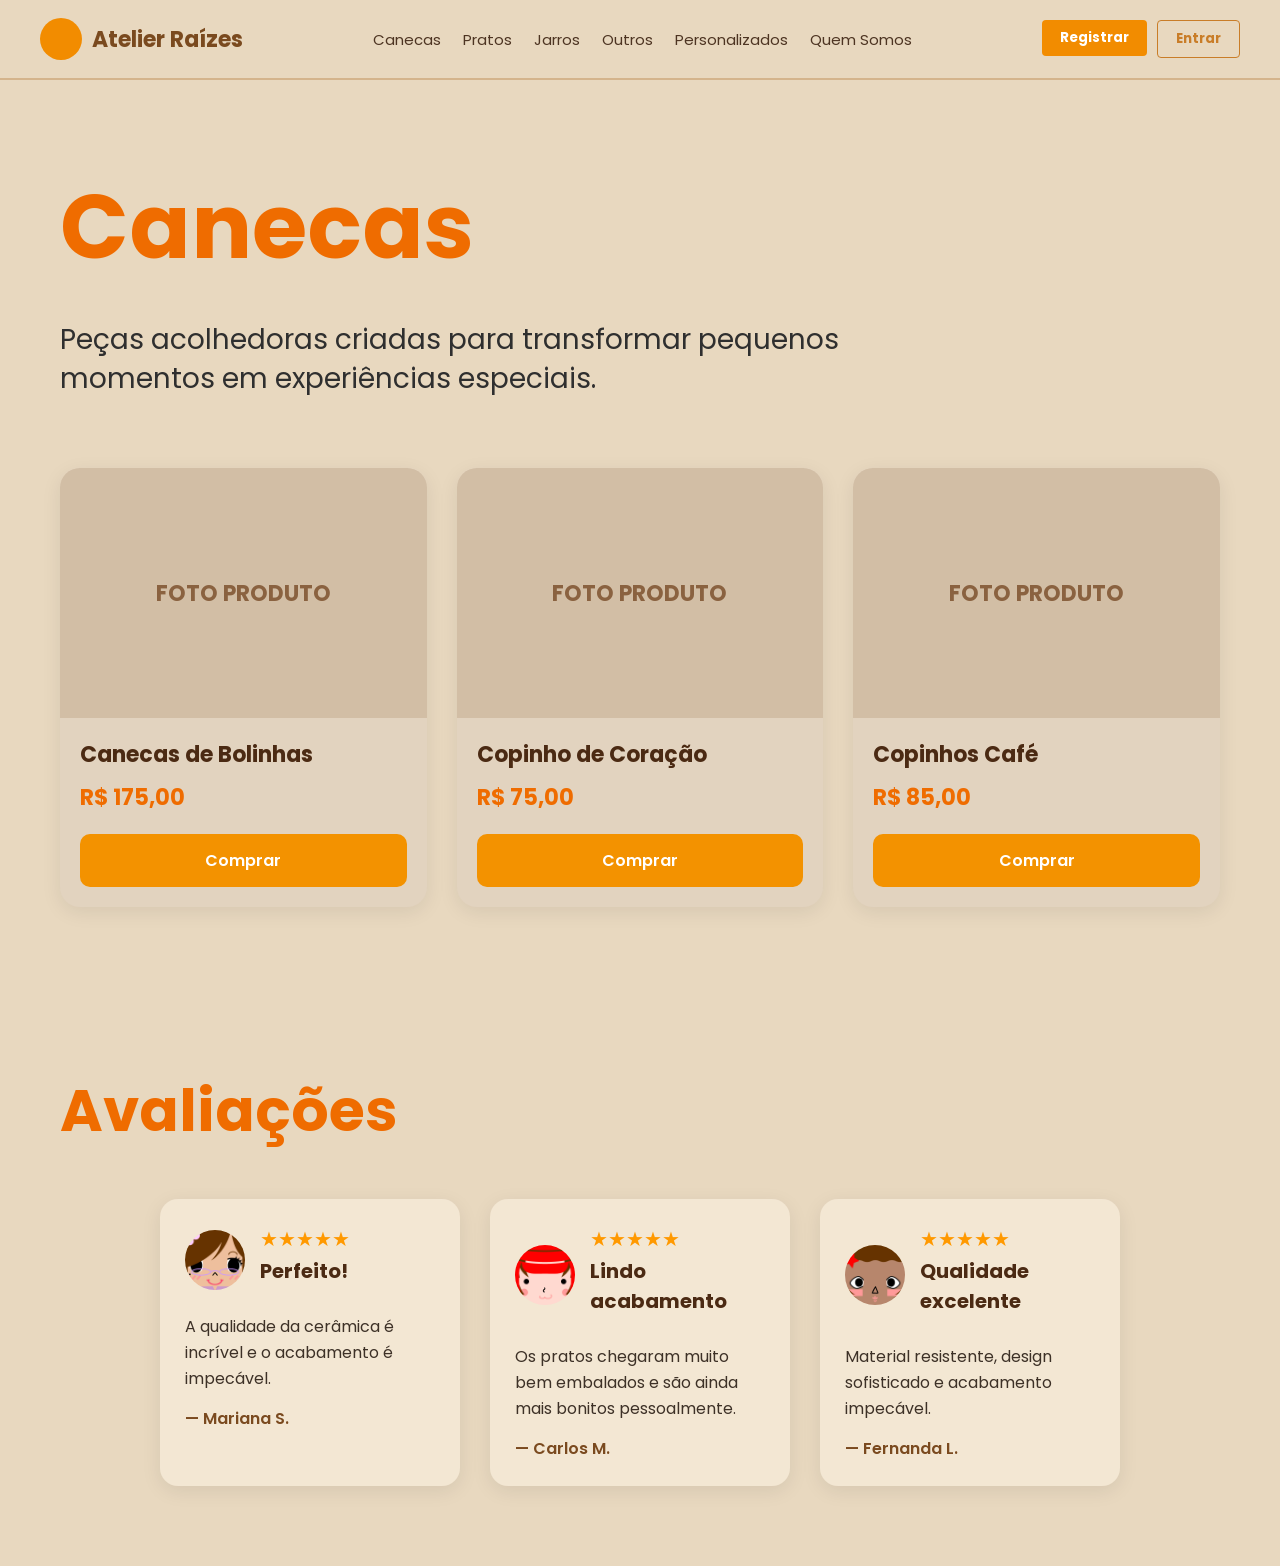
==== canecas.html @ 3682a794 "Segundo Commit" ====
<!DOCTYPE html>
<html lang="pt-BR">

<head>
    <meta charset="UTF-8">
    <meta name="viewport" content="width=device-width, initial-scale=1.0">

    <title>Canecas | Atelier Raízes</title>

    <link rel="stylesheet" href="style.css">

    <link rel="preconnect" href="https://fonts.googleapis.com">
    <link rel="preconnect" href="https://fonts.gstatic.com" crossorigin>

    <link href="https://fonts.googleapis.com/css2?family=Poppins:wght@300;400;500;600;700&display=swap"
        rel="stylesheet">
</head>

<body>
    <header>
        <div class="container header-content">

            <a href="index.html" class="logo">
                <div class="logo-circle"></div>
                <h1>Atelier Raízes</h1>
            </a>

            <!-- NAVBAR COM LINKS -->

            <nav>
                <a href="canecas.html">Canecas</a>
                <a href="pratos.html">Pratos</a>
                <a href="jarros.html">Jarros</a>
                <a href="#">Outros</a>
                <a href="#">Personalizados</a>
                <a href="index.html#quemSomos">Quem Somos</a>
            </nav>

            <div class="header-buttons">

                <a href="registro.html">
                    <button class="btn btn-primary">
                        Registrar
                    </button>
                </a>

                <a href="login.html">
                    <button class="btn btn-secondary">
                        Entrar
                    </button>
                </a>

            </div>

        </div>
    </header>

    <section class="category-page">

        <div class="container">

            <div class="category-header">

                <h1>Canecas</h1>

                <p>
                    Peças acolhedoras criadas para transformar pequenos momentos
                    em experiências especiais.
                </p>

            </div>

            <div class="products-grid">

                <div class="product-card">

                    <div class="product-image">
                        FOTO PRODUTO
                    </div>

                    <div class="product-content">

                        <h3>Canecas de Bolinhas</h3>

                        <span class="price">R$ 175,00</span>

                        <button>Comprar</button>

                    </div>

                </div>

                <div class="product-card">

                    <div class="product-image">
                        FOTO PRODUTO
                    </div>

                    <div class="product-content">

                        <h3>Copinho de Coração</h3>

                        <span class="price">R$ 75,00</span>

                        <button>Comprar</button>

                    </div>

                </div>

                <div class="product-card">

                    <div class="product-image">
                        FOTO PRODUTO
                    </div>

                    <div class="product-content">

                        <h3>Copinhos Café</h3>

                        <span class="price">R$ 85,00</span>

                        <button>Comprar</button>

                    </div>

                </div>

            </div>

        </div>

    </section>
    <!-- AVALIAÇÕES -->

    <section>

        <div class="container">

            <h2 class="section-title">Avaliações</h2>

            <div class="reviews-grid">

                <!-- REVIEW 1 -->

                <div class="review-box">

                    <div class="review-profile">

                        <div class="profile-placeholder">
                            <img src="images/pessoa1.png" alt="">
                        </div>

                        <div>

                            <div class="stars">
                                ★★★★★
                            </div>

                            <h3>Perfeito!</h3>

                        </div>

                    </div>

                    <p>
                        A qualidade da cerâmica é incrível e o acabamento é impecável.
                    </p>

                    <span class="review-user">
                        — Mariana S.
                    </span>

                </div>

                <!-- REVIEW 2 -->

                <div class="review-box">

                    <div class="review-profile">

                        <div class="profile-placeholder">
                            <img src="images/pessoa2.png" alt="">
                        </div>

                        <div>

                            <div class="stars">
                                ★★★★★
                            </div>

                            <h3>Lindo acabamento</h3>

                        </div>

                    </div>

                    <p>
                        Os pratos chegaram muito bem embalados e são ainda mais bonitos pessoalmente.
                    </p>

                    <span class="review-user">
                        — Carlos M.
                    </span>

                </div>

                <!-- REVIEW 3 -->

                <div class="review-box">

                    <div class="review-profile">

                        <div class="profile-placeholder">
                            <img src="images/pessoa3.png" alt="">
                        </div>

                        <div>

                            <div class="stars">
                                ★★★★★
                            </div>

                            <h3>Qualidade excelente</h3>

                        </div>

                    </div>

                    <p>
                        Material resistente, design sofisticado e acabamento impecável.
                    </p>

                    <span class="review-user">
                        — Fernanda L.
                    </span>

                </div>

            </div>

        </div>

    </section>

</body>

</html>
---- style.css ----
* {
    margin: 0;
    padding: 0;
    box-sizing: border-box;
    font-family: 'Poppins', sans-serif;
}

body {
    background: #1e1e1e;
    color: #2f2f2f;
}

a {
    text-decoration: none;
    color: inherit;
}

img {
    width: 100%;
    display: block;
}

.container {
    width: 100%;
    max-width: 1200px;
    margin: auto;
    padding: 0 20px;
}

/* ========================= */
/* HEADER */
/* ========================= */

header {
    background: #e8d8bf;
    border-bottom: 2px solid #d4b48c;

    position: sticky;
    top: 0;
    z-index: 999;
}

.header-content {
    display: flex;
    justify-content: space-between;
    align-items: center;

    padding: 18px 0;
}

.logo {
    display: flex;
    align-items: center;
    gap: 10px;
}

.logo-circle {
    width: 42px;
    height: 42px;

    border-radius: 50%;

    background: #f28c00;
}

.logo h1 {
    font-size: 22px;
    color: #7a4a1f;
}

/* NAV */

nav {
    display: flex;
    gap: 22px;
}

nav a {
    font-size: 15px;
    color: #4d3422;

    transition: .3s;
}

nav a:hover {
    color: #ef6c00;
}

/* BOTÕES */

.header-buttons {
    display: flex;
    gap: 10px;
}

.btn {
    padding: 8px 18px;

    border: none;
    border-radius: 4px;

    cursor: pointer;

    font-weight: bold;

    transition: .3s;
}

.btn:hover {
    transform: scale(1.05);
}

.btn-primary {
    background: #f28c00;
    color: white;
}

.btn-secondary {
    background: transparent;
    border: 1px solid #c97d28;
    color: #c97d28;
}

/* ========================= */
/* HERO */
/* ========================= */

.hero {
    background: #e8d8bf;
    padding: 70px 0;
}

.hero-content {
    display: grid;
    grid-template-columns: 1fr 1fr;
    gap: 50px;

    align-items: center;
}

.hero-text h2 {
    font-size: 70px;
    line-height: 1;

    color: #ef6c00;

    margin-bottom: 20px;
}

.hero-text p {
    font-size: 24px;
    line-height: 1.5;

    max-width: 550px;
}

.hero-image {
    height: 450px;

    background: #d9c2a5;

    border-radius: 20px;

    overflow: hidden;
}

/* ========================= */
/* PLACEHOLDER */
/* ========================= */

.placeholder {
    width: 100%;
    height: 100%;

    background: linear-gradient(45deg,
            #c9b094,
            #dbc8b0);

    display: flex;
    align-items: center;
    justify-content: center;

    color: #7b5b43;
    font-size: 22px;
    font-weight: 700;
}

/* ========================= */
/* SECTIONS */
/* ========================= */

section {
    background: #e8d8bf;
    padding: 80px 0;
}

.section-title {
    font-size: 58px;
    color: #ef6c00;

    margin-bottom: 45px;
}

/* ========================= */
/* PRODUTOS HOME */
/* ========================= */

.products-grid {
    display: grid;
    grid-template-columns: repeat(auto-fit, minmax(300px, 1fr));
    gap: 30px;
}

.card {
    background: #f3e7d3;

    border-radius: 18px;

    overflow: hidden;

    box-shadow: 0 5px 20px rgba(0, 0, 0, .08);

    transition: .3s;
}

.card:hover {
    transform: translateY(-5px);
}

.card-image {
    height: 260px;
    background: #ccb293;
}

.card-content {
    padding: 20px;
}

.card-content h3 {
    color: #5a3417;

    margin-bottom: 12px;

    font-size: 24px;
}

.price {
    display: block;

    color: #ef6c00;

    font-size: 24px;
    font-weight: 700;

    margin-bottom: 18px;
}

.buy-btn {
    width: 100%;

    border: none;

    background: #f39200;
    color: white;

    padding: 14px;

    border-radius: 10px;

    font-size: 16px;
    font-weight: 600;

    cursor: pointer;
}

/* ========================= */
/* REVIEWS HOME */
/* ========================= */

.reviews {
    display: grid;
    grid-template-columns: repeat(auto-fit, minmax(250px, 1fr));
    gap: 25px;
}

.review-card {
    background: white;

    padding: 25px;

    border-radius: 14px;

    box-shadow: 0 4px 10px rgba(0, 0, 0, .05);
}

.stars {
    color: #ff9900;

    margin-bottom: 15px;

    font-size: 20px;
}

.review-card h4 {
    margin-bottom: 10px;
}

.review-user {
    margin-top: 15px;

    font-weight: bold;

    color: #7a4a1f;
}

/* ========================= */
/* ABOUT */
/* ========================= */

.about {
    display: grid;
    grid-template-columns: 300px 1fr;
    gap: 40px;

    align-items: center;
}

.about-image {
    width: 100%;
    height: 320px;

    border-radius: 20px;

    overflow: hidden;

    background: #ccb293;
}

.about-text p {
    font-size: 18px;
    line-height: 1.8;
}

/* ========================= */
/* FOOTER */
/* ========================= */

footer {
    background: #3a2b20;
    color: white;

    text-align: center;

    padding: 25px;
}

/* ======================================== */
/* PÁGINAS PRATOS / JARROS / CANECAS */
/* ======================================== */

.category-page {
    background: #e8d8bf;
    min-height: 100vh;

    padding: 80px 0;
}

/* TEXTO */

.category-header {
    margin-bottom: 70px;
}

.category-header h1 {
    font-size: 90px;
    color: #ef6c00;

    font-weight: 700;

    margin-bottom: 25px;
}

.category-header p {
    font-size: 28px;
    line-height: 1.4;

    color: #2f2f2f;

    max-width: 850px;
}

/* PRODUTOS */

.product-card {
    background: #e2d3bf;

    border-radius: 20px;

    overflow: hidden;

    box-shadow: 0 5px 20px rgba(0, 0, 0, .08);
}

.product-image {
    height: 250px;

    background: #d2bea5;

    display: flex;
    align-items: center;
    justify-content: center;

    color: #8a6240;
    font-size: 22px;
    font-weight: 700;
}

.product-content {
    padding: 20px;
}

.product-content h3 {
    font-size: 22px;

    color: #4b2a13;

    margin-bottom: 10px;
}

.product-content .price {
    color: #ef6c00;

    font-size: 22px;
    font-weight: 700;

    margin-bottom: 20px;
}

.product-content button {
    width: 100%;

    border: none;

    background: #f39200;
    color: white;

    padding: 14px;

    border-radius: 10px;

    font-size: 16px;
    font-weight: 600;

    cursor: pointer;
}

/* ======================================== */
/* AVALIAÇÕES DAS PÁGINAS */
/* ======================================== */

.reviews-grid {
    width: 100%;

    display: flex;

    justify-content: center;

    align-items: stretch;

    flex-wrap: wrap;

    gap: 30px;

    margin-top: 40px;
}

/* CAIXA */

.review-box {
    width: 300px;

    background: #f3e7d3;

    padding: 25px;

    border-radius: 18px;

    box-shadow: 0 5px 20px rgba(0, 0, 0, .08);

    transition: .3s;
}

.review-box:hover {
    transform: translateY(-5px);
}

/* PERFIL */

.review-profile {
    display: flex;

    align-items: center;

    gap: 15px;

    margin-bottom: 18px;
}

/* FOTO */

.profile-placeholder {
    width: 60px;
    height: 60px;

    border-radius: 50%;

    background: #d2bea5;

    display: flex;

    align-items: center;
    justify-content: center;

    color: #7a5b42;

    font-size: 12px;
    font-weight: bold;

    flex-shrink: 0;

    overflow: hidden;
}

/* ESTRELAS */

.review-box .stars {
    color: #ff9900;

    font-size: 20px;

    margin-bottom: 2px;
}

/* TÍTULO */

.review-box h3 {
    color: #4b2a13;

    font-size: 20px;

    margin-bottom: 10px;
}

/* TEXTO */

.review-box p {
    line-height: 1.6;

    margin-bottom: 15px;

    color: #3d3127;
}

/* USUÁRIO */

.review-user {
    color: #7a4a1f;

    font-weight: 600;
}

/* ========================= */
/* RESPONSIVO */
/* ========================= */

@media(max-width:900px) {

    .hero-content,
    .about {
        grid-template-columns: 1fr;
    }

    .hero-text h2 {
        font-size: 50px;
    }

    .category-header h1 {
        font-size: 60px;
    }

    .category-header p {
        font-size: 20px;
    }

    nav {
        display: none;
    }
}

@media(max-width:768px) {

    .products-grid {
        grid-template-columns: 1fr;
    }

    .section-title {
        font-size: 42px;
    }

    .reviews-grid {
        grid-template-columns: 1fr;
    }
}

/* EFEITO HOVER NOS PRODUTOS */

.product-card {
    transition: .3s;
}

.product-card:hover {
    transform: translateY(-5px);
    cursor: pointer;
}

/* ======================================== */
/* LOGIN E REGISTRO */
/* ======================================== */

.auth-page {
    min-height: 100vh;

    background: #e8d8bf;

    display: flex;

    align-items: center;
    justify-content: center;

    padding: 40px 20px;
}

.auth-box {
    width: 100%;
    max-width: 450px;

    background: #f3e7d3;

    padding: 45px;

    border-radius: 24px;

    box-shadow: 0 10px 30px rgba(0, 0, 0, .08);
}

.auth-logo {
    display: flex;

    justify-content: center;

    margin-bottom: 35px;
}

.auth-box h2 {
    font-size: 42px;

    color: #ef6c00;

    margin-bottom: 10px;

    text-align: center;
}

.auth-subtitle {
    text-align: center;

    font-size: 17px;

    color: #5f5145;

    margin-bottom: 35px;
}

.auth-form {
    display: flex;

    flex-direction: column;

    gap: 20px;
}

.input-group {
    display: flex;

    flex-direction: column;

    gap: 8px;
}

.input-group label {
    color: #5a3417;

    font-weight: 600;
}

.input-group input {
    padding: 14px 16px;

    border: none;

    border-radius: 10px;

    background: white;

    font-size: 15px;

    outline: none;

    border: 2px solid transparent;

    transition: .3s;
}

.input-group input:focus {
    border-color: #ef6c00;
}

.auth-btn {
    border: none;

    background: #f39200;

    color: white;

    padding: 15px;

    border-radius: 12px;

    font-size: 16px;

    font-weight: 600;

    cursor: pointer;

    margin-top: 10px;

    transition: .3s;
}

.auth-btn:hover {
    transform: translateY(-3px);
}

.auth-switch {
    text-align: center;

    margin-top: 25px;

    color: #5f5145;
}

.auth-switch a {
    color: #ef6c00;

    font-weight: 600;
}
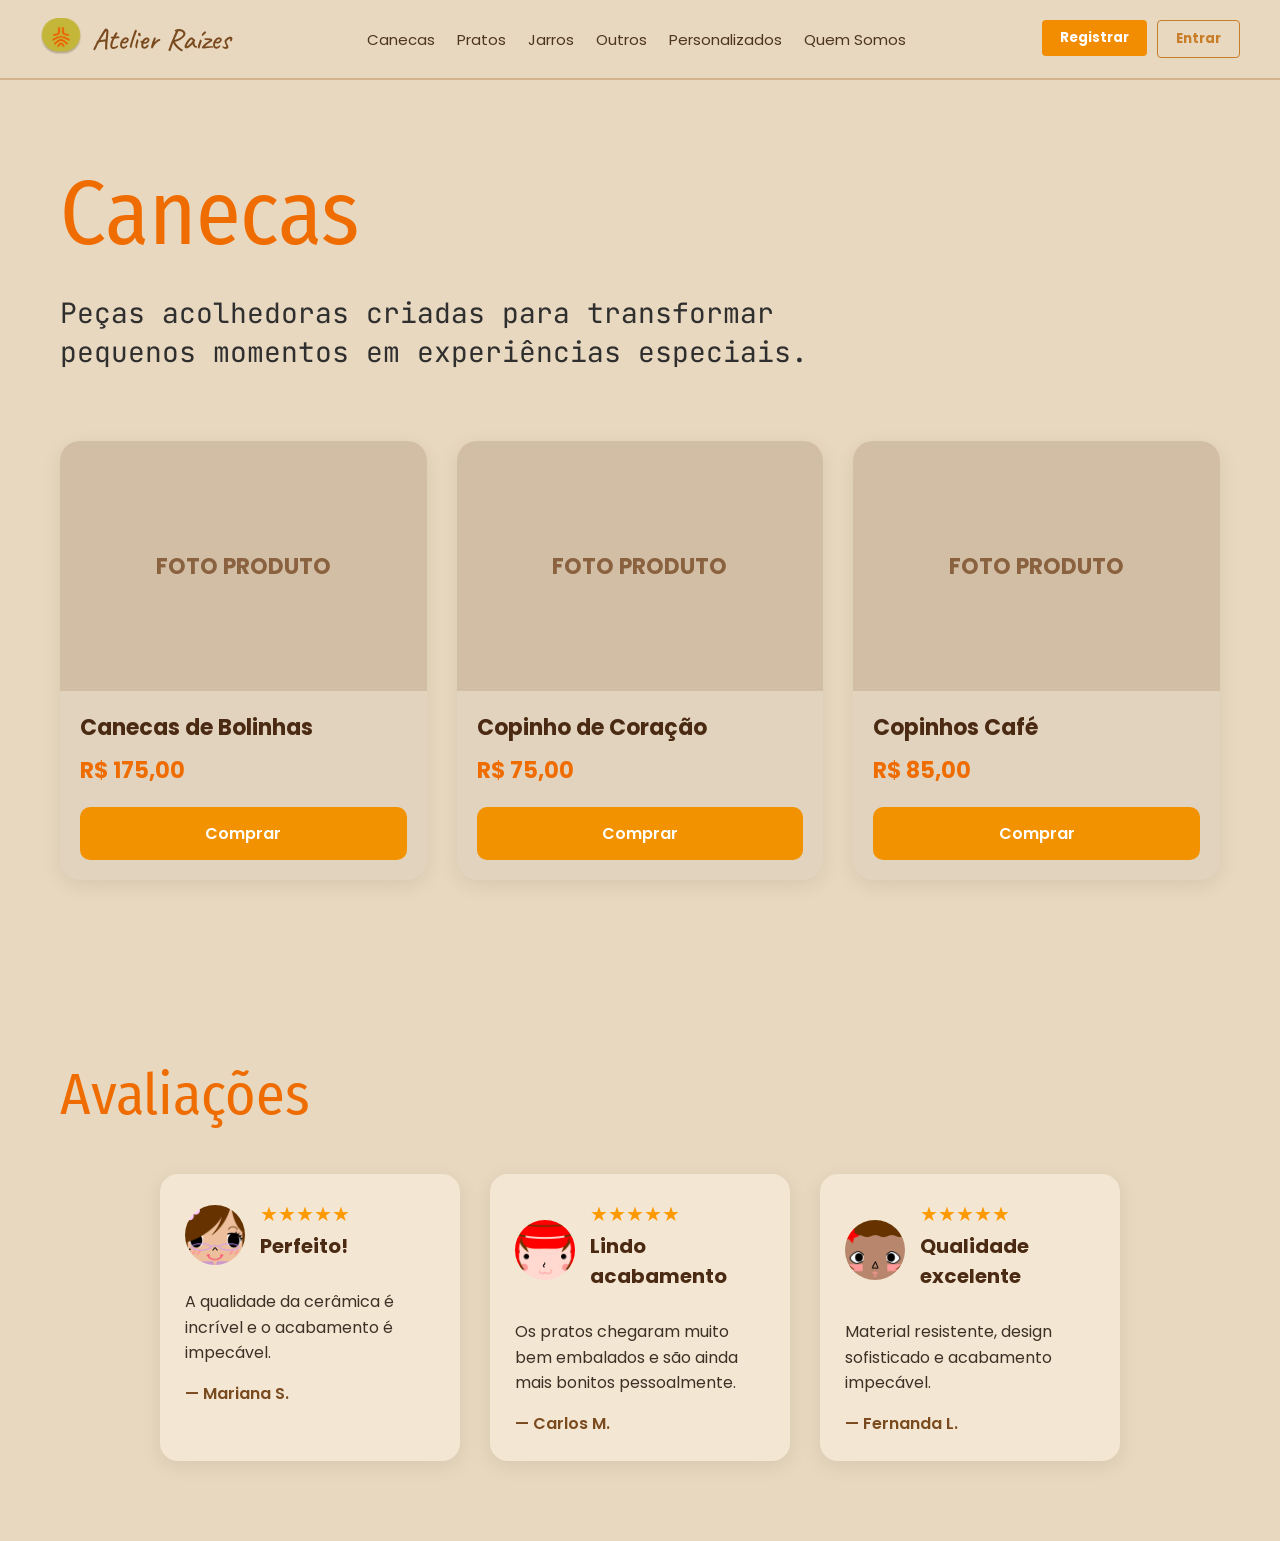
==== commit f1a306e9: "Terceiro Commit" ====
--- a/canecas.html
+++ b/canecas.html
@@ -8,11 +8,21 @@
     <title>Canecas | Atelier Raízes</title>
 
     <link rel="stylesheet" href="style.css">
-
-    <link rel="preconnect" href="https://fonts.googleapis.com">
-    <link rel="preconnect" href="https://fonts.gstatic.com" crossorigin>
-
+    <link rel="icon" type="image/png" href="images/logo.png">
+    <link rel="preconnect" href="https://fonts.googleapis.com">
+    <link rel="preconnect" href="https://fonts.gstatic.com" crossorigin>
+    <link rel="preconnect" href="https://fonts.googleapis.com">
+    <link rel="preconnect" href="https://fonts.gstatic.com" crossorigin>
+    <link href="https://fonts.googleapis.com/css2?family=Caveat:wght@400..700&display=swap" rel="stylesheet">
     <link href="https://fonts.googleapis.com/css2?family=Poppins:wght@300;400;500;600;700&display=swap"
+        rel="stylesheet">
+    <link rel="preconnect" href="https://fonts.googleapis.com">
+    <link rel="preconnect" href="https://fonts.gstatic.com" crossorigin>
+    <link href="https://fonts.googleapis.com/css2?family=Fira+Sans+Condensed:wght@400;500;600&display=swap"
+        rel="stylesheet">
+    <link rel="preconnect" href="https://fonts.googleapis.com">
+    <link rel="preconnect" href="https://fonts.gstatic.com" crossorigin>
+    <link href="https://fonts.googleapis.com/css2?family=JetBrains+Mono:ital,wght@0,100..800;1,100..800&display=swap"
         rel="stylesheet">
 </head>
 
@@ -21,7 +31,7 @@
         <div class="container header-content">
 
             <a href="index.html" class="logo">
-                <div class="logo-circle"></div>
+                <div class="logo-circle"><img src="images/logo.png" alt="Logo"></div>
                 <h1>Atelier Raízes</h1>
             </a>
 
--- a/style.css
+++ b/style.css
@@ -59,12 +59,14 @@
     height: 42px;
 
     border-radius: 50%;
-
-    background: #f28c00;
 }
 
 .logo h1 {
-    font-size: 22px;
+    font-family: 'Caveat', cursive;
+    font-size: 32px;
+    font-weight: 500;
+
+    font-size: 30px;
     color: #7a4a1f;
 }
 
@@ -139,6 +141,9 @@
 }
 
 .hero-text h2 {
+    font-family: 'Fira Sans Condensed', sans-serif;
+    color: #e67e00;
+    font-weight: 400;
     font-size: 70px;
     line-height: 1;
 
@@ -148,6 +153,10 @@
 }
 
 .hero-text p {
+    font-family: 'JetBrains Mono', monospace;
+    font-size: 18px;
+    /* Ajuste para o tamanho desejado */
+    font-weight: 400;
     font-size: 24px;
     line-height: 1.5;
 
@@ -195,6 +204,9 @@
 }
 
 .section-title {
+    font-family: 'Fira Sans Condensed', sans-serif;
+    /* Ajuste o tamanho conforme o seu layout */
+    font-weight: 400;
     font-size: 58px;
     color: #ef6c00;
 
@@ -337,7 +349,10 @@
 }
 
 .about-text p {
+    font-family: 'JetBrains Mono', monospace;
     font-size: 18px;
+    /* Ajuste para o tamanho desejado */
+    font-weight: 400;
     line-height: 1.8;
 }
 
@@ -372,15 +387,19 @@
 }
 
 .category-header h1 {
+    font-family: 'Fira Sans Condensed', sans-serif;
+    /* Ajuste o tamanho conforme o seu layout */
+    font-weight: 400;
     font-size: 90px;
     color: #ef6c00;
-
-    font-weight: 700;
-
     margin-bottom: 25px;
 }
 
 .category-header p {
+    font-family: 'JetBrains Mono', monospace;
+
+    font-weight: 400;
+    line-height: 1.5;
     font-size: 28px;
     line-height: 1.4;
 
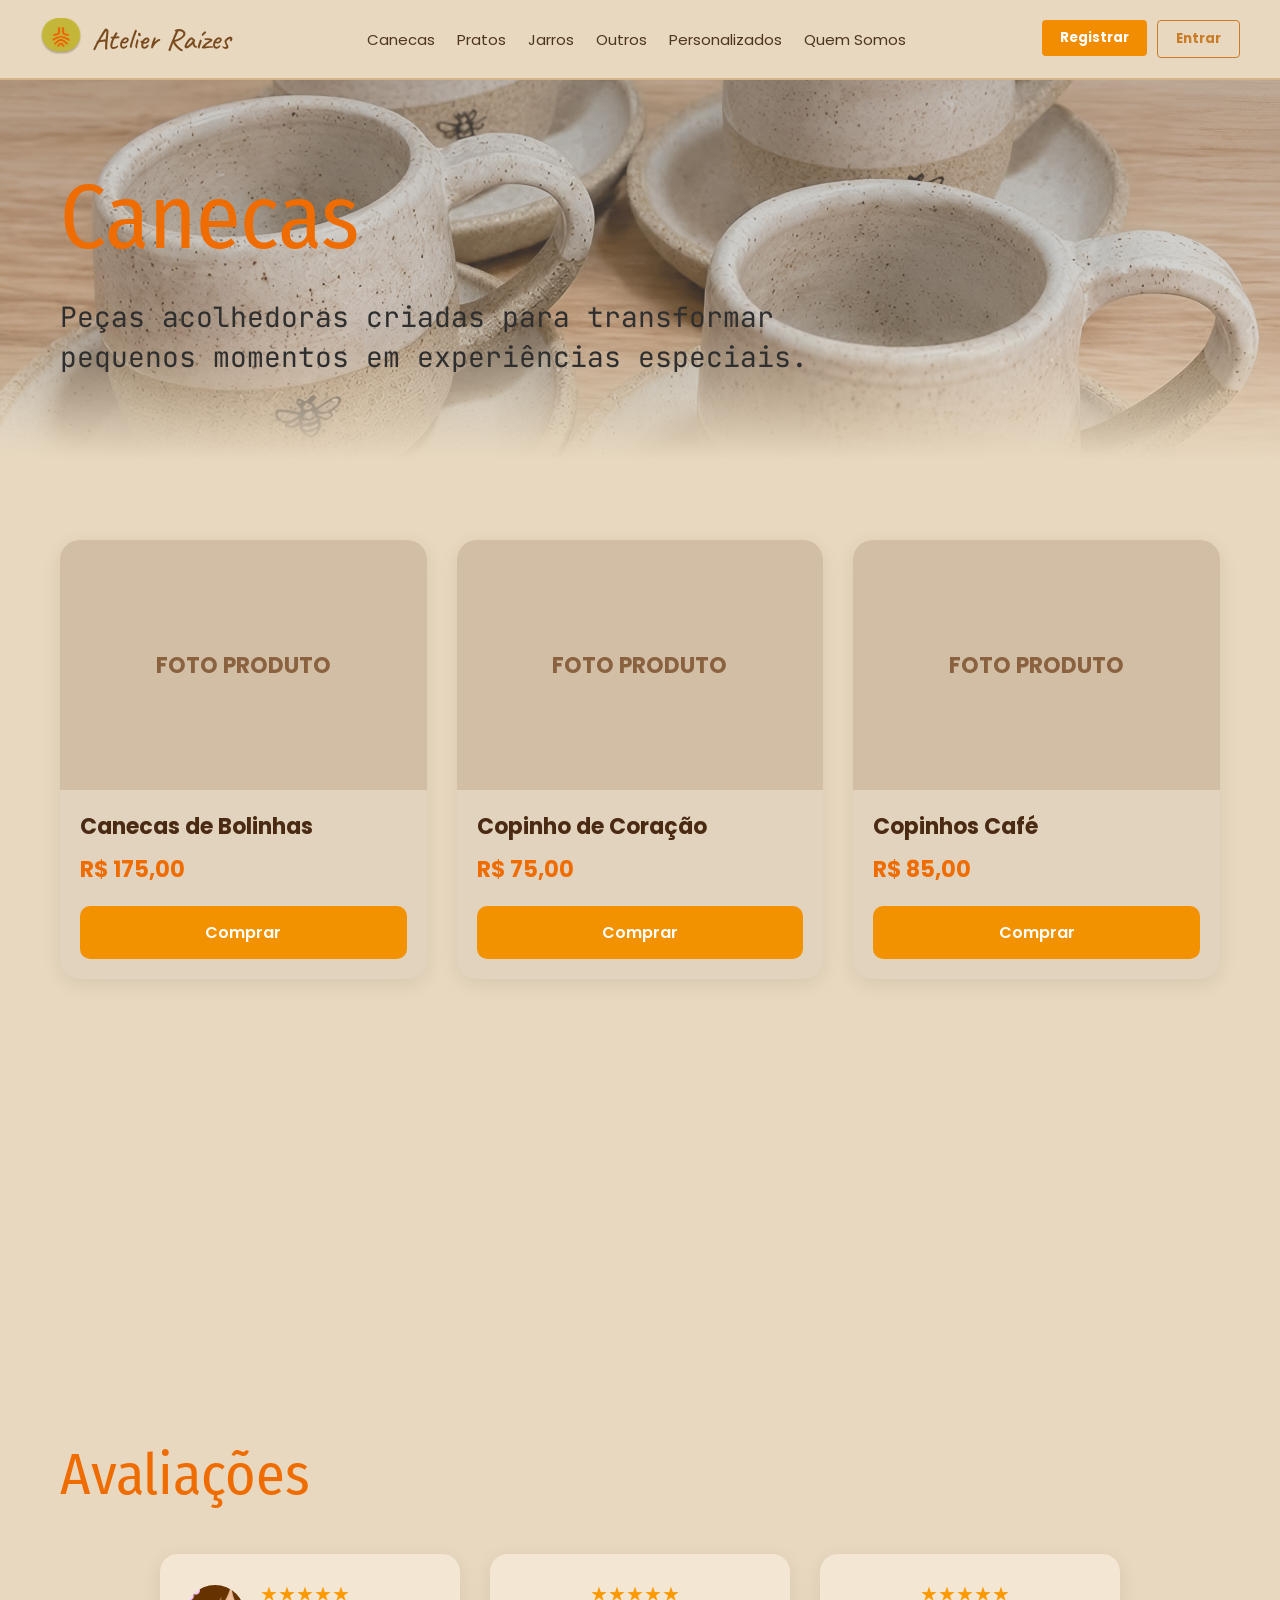
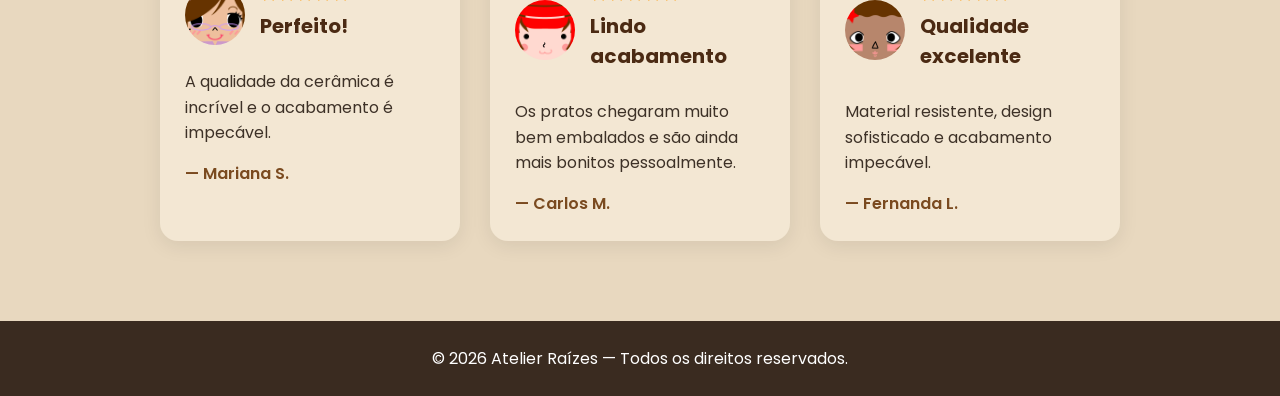
==== commit a3fd0ed9: "Quarto Commit" ====
--- a/canecas.html
+++ b/canecas.html
@@ -35,14 +35,12 @@
                 <h1>Atelier Raízes</h1>
             </a>
 
-            <!-- NAVBAR COM LINKS -->
-
             <nav>
                 <a href="canecas.html">Canecas</a>
                 <a href="pratos.html">Pratos</a>
                 <a href="jarros.html">Jarros</a>
-                <a href="#">Outros</a>
-                <a href="#">Personalizados</a>
+                <a href="https://www.instagram.com/atelier_raizes/">Outros</a>
+                <a href="https://api.whatsapp.com/send/?phone=5531972290072&text&type=phone_number&app_absent=0&utm_source=ig">Personalizados</a>
                 <a href="index.html#quemSomos">Quem Somos</a>
             </nav>
 
@@ -65,20 +63,19 @@
         </div>
     </header>
 
+    <div class="category-header header-canecas">
+        <div class="category-header-content">
+            <h1>Canecas</h1>
+            <p>
+                Peças acolhedoras criadas para transformar pequenos momentos
+                em experiências especiais.
+            </p>
+        </div>
+    </div>
+
     <section class="category-page">
 
         <div class="container">
-
-            <div class="category-header">
-
-                <h1>Canecas</h1>
-
-                <p>
-                    Peças acolhedoras criadas para transformar pequenos momentos
-                    em experiências especiais.
-                </p>
-
-            </div>
 
             <div class="products-grid">
 
@@ -141,7 +138,6 @@
         </div>
 
     </section>
-    <!-- AVALIAÇÕES -->
 
     <section>
 
@@ -150,8 +146,6 @@
             <h2 class="section-title">Avaliações</h2>
 
             <div class="reviews-grid">
-
-                <!-- REVIEW 1 -->
 
                 <div class="review-box">
 
@@ -183,8 +177,6 @@
 
                 </div>
 
-                <!-- REVIEW 2 -->
-
                 <div class="review-box">
 
                     <div class="review-profile">
@@ -215,8 +207,6 @@
 
                 </div>
 
-                <!-- REVIEW 3 -->
-
                 <div class="review-box">
 
                     <div class="review-profile">
@@ -253,6 +243,11 @@
 
     </section>
 
+    <!-- FOOTER -->
+
+    <footer>
+        © 2026 Atelier Raízes — Todos os direitos reservados.
+    </footer>
 </body>
 
 </html>
--- a/style.css
+++ b/style.css
@@ -382,8 +382,54 @@
 
 /* TEXTO */
 
+/* ==================================================================
+   1. ESTILO BASE DO BANNER (Igual para todas as páginas)
+   ================================================================== */
 .category-header {
-    margin-bottom: 70px;
+    width: 100%;
+    min-height: 380px;
+    background-position: center;
+    background-repeat: no-repeat;
+    background-size: cover;
+    display: flex;
+    align-items: center;
+    padding: 60px 0;
+}
+
+/* Mantém o texto alinhado com o menu */
+.category-header-content {
+    width: 100%;
+    max-width: 1200px;
+    margin: 0 auto;
+    padding: 0 20px;
+}
+
+/* ==================================================================
+   2. IMAGENS EXCLUSIVAS DE CADA PÁGINA (Com a película + desvanecer)
+   ================================================================== */
+
+/* Imagem da página de Jarros */
+.header-jarros {
+    background-image:
+        linear-gradient(to bottom, rgba(128, 128, 128, 0.45) 0%, rgba(128, 128, 128, 0.3) 65%, #e8d8bf 100%),
+        url('images/jarrosHeader.jpg');
+    /* Nome da sua foto de jarros */
+}
+
+/* Imagem da página de Pratos */
+.header-pratos {
+    background-image:
+        linear-gradient(to bottom, rgba(128, 128, 128, 0.45) 0%, rgba(128, 128, 128, 0.3) 65%, #e8d8bf 100%),
+        url('images/pratosHeader.jpg');
+    /* Nome da sua foto de pratos */
+}
+
+/* Imagem da página de Canecas */
+.header-canecas {
+    background-image:
+        linear-gradient(to bottom, rgba(128, 128, 128, 0.45) 0%, rgba(128, 128, 128, 0.3) 65%, #e8d8bf 100%),
+        url('images/canecasHeader.jpg');
+    /* Nome da sua foto de canecas */
 }
 
 .category-header h1 {
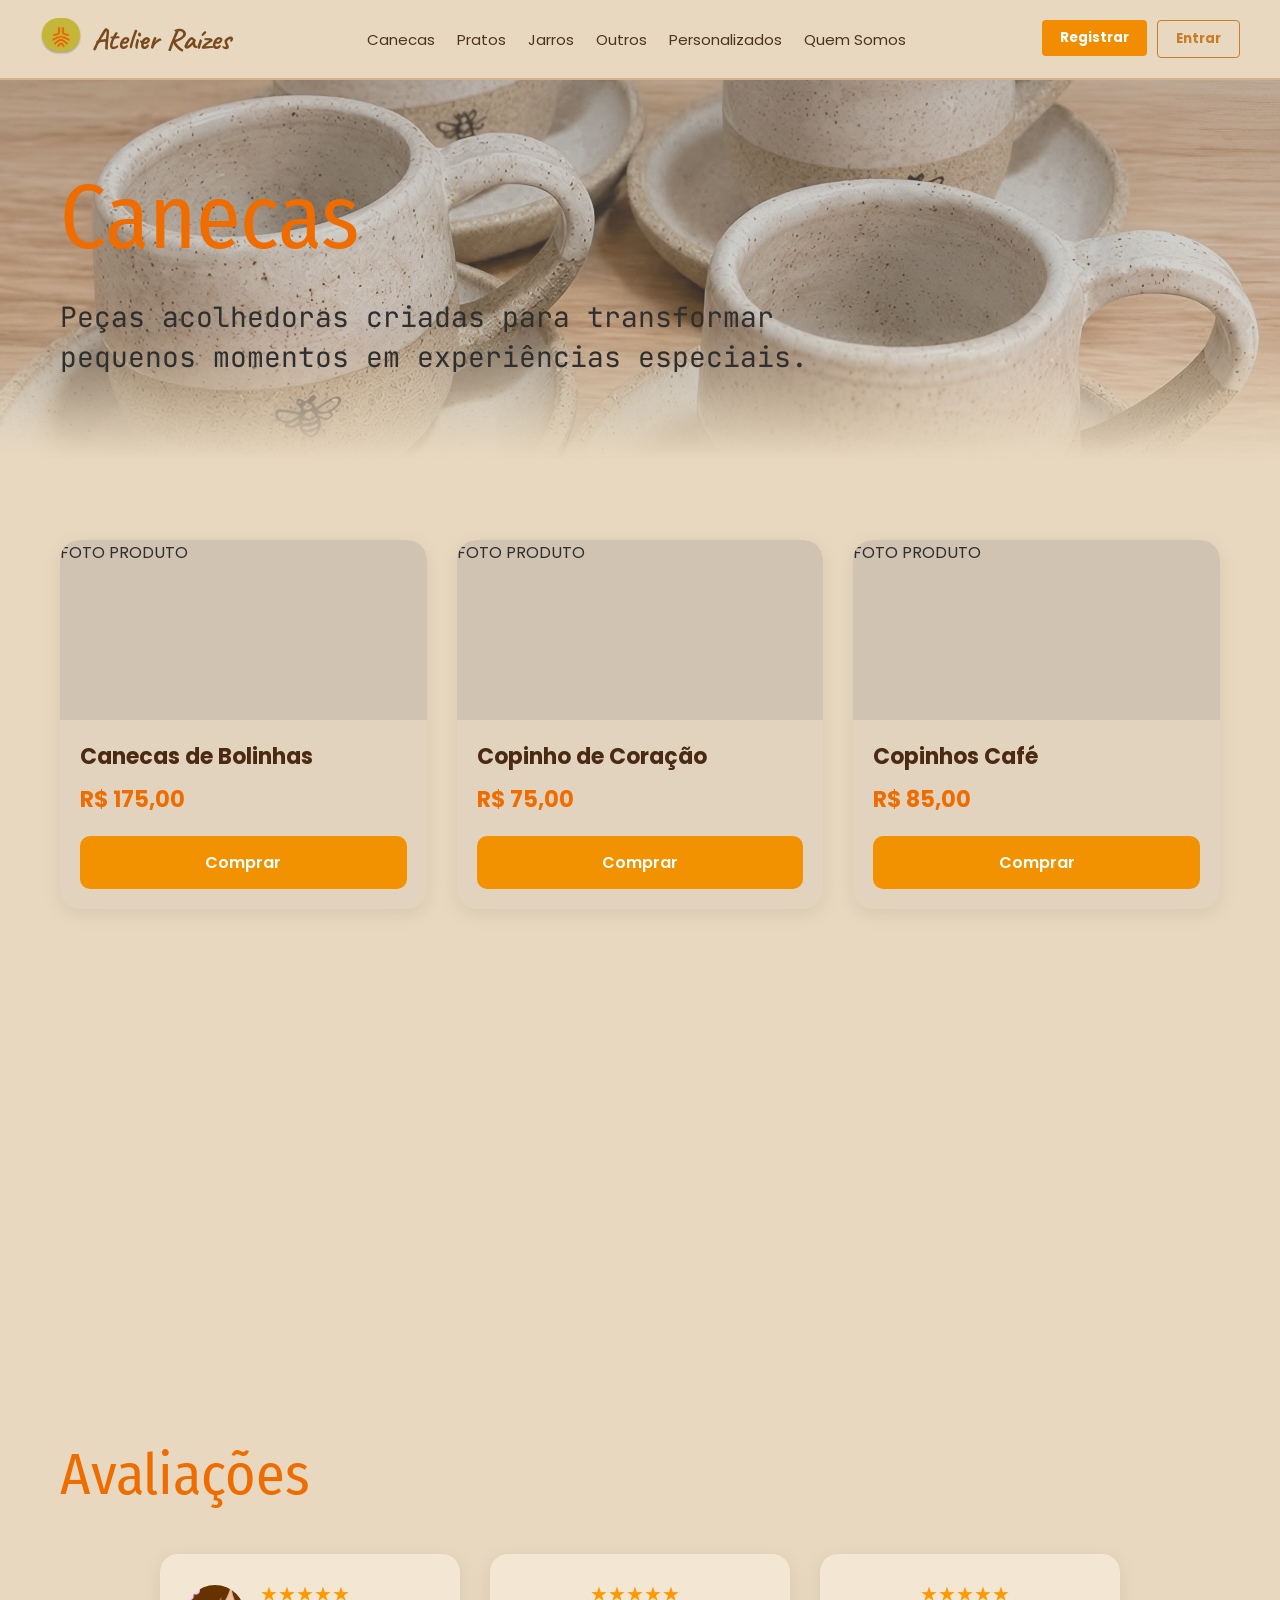
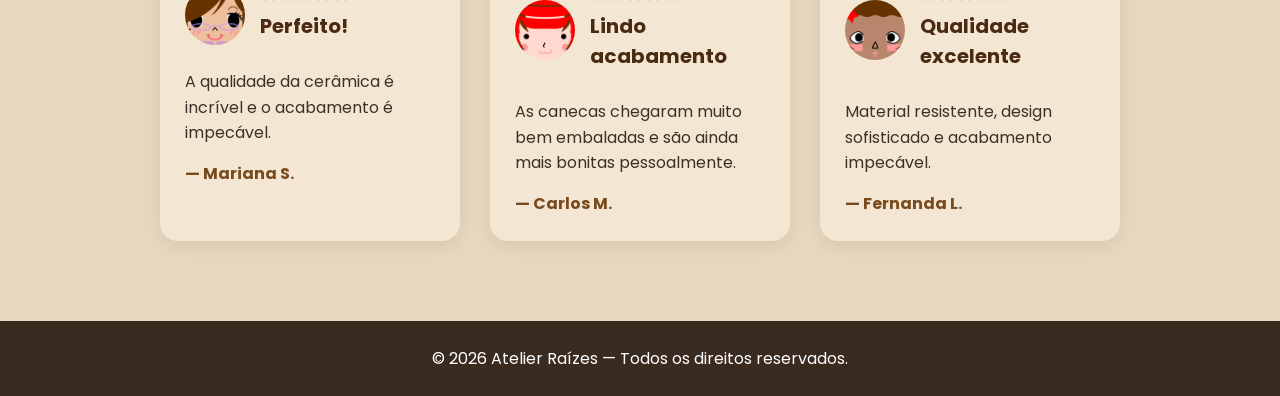
==== commit 921b92f8: "Quinto Commit" ====
--- a/canecas.html
+++ b/canecas.html
@@ -40,7 +40,8 @@
                 <a href="pratos.html">Pratos</a>
                 <a href="jarros.html">Jarros</a>
                 <a href="https://www.instagram.com/atelier_raizes/">Outros</a>
-                <a href="https://api.whatsapp.com/send/?phone=5531972290072&text&type=phone_number&app_absent=0&utm_source=ig">Personalizados</a>
+                <a
+                    href="https://api.whatsapp.com/send/?phone=5531972290072&text&type=phone_number&app_absent=0&utm_source=ig">Personalizados</a>
                 <a href="index.html#quemSomos">Quem Somos</a>
             </nav>
 
@@ -198,7 +199,7 @@
                     </div>
 
                     <p>
-                        Os pratos chegaram muito bem embalados e são ainda mais bonitos pessoalmente.
+                        As canecas chegaram muito bem embaladas e são ainda mais bonitas pessoalmente.
                     </p>
 
                     <span class="review-user">
@@ -248,6 +249,7 @@
     <footer>
         © 2026 Atelier Raízes — Todos os direitos reservados.
     </footer>
+    <script src="script.js"></script>
 </body>
 
 </html>
--- a/style.css
+++ b/style.css
@@ -6,7 +6,8 @@
 }
 
 body {
-    background: #1e1e1e;
+    background: #e8d8bf;
+    /* Corrigido: O fundo do body agora é o bege do site para evitar o flash escuro */
     color: #2f2f2f;
 }
 
@@ -63,9 +64,6 @@
 
 .logo h1 {
     font-family: 'Caveat', cursive;
-    font-size: 32px;
-    font-weight: 500;
-
     font-size: 30px;
     color: #7a4a1f;
 }
@@ -142,7 +140,6 @@
 
 .hero-text h2 {
     font-family: 'Fira Sans Condensed', sans-serif;
-    color: #e67e00;
     font-weight: 400;
     font-size: 70px;
     line-height: 1;
@@ -154,8 +151,6 @@
 
 .hero-text p {
     font-family: 'JetBrains Mono', monospace;
-    font-size: 18px;
-    /* Ajuste para o tamanho desejado */
     font-weight: 400;
     font-size: 24px;
     line-height: 1.5;
@@ -205,7 +200,6 @@
 
 .section-title {
     font-family: 'Fira Sans Condensed', sans-serif;
-    /* Ajuste o tamanho conforme o seu layout */
     font-weight: 400;
     font-size: 58px;
     color: #ef6c00;
@@ -214,7 +208,7 @@
 }
 
 /* ========================= */
-/* PRODUTOS HOME */
+/* PRODUTOS HOME / GRID BASE */
 /* ========================= */
 
 .products-grid {
@@ -240,8 +234,17 @@
 }
 
 .card-image {
-    height: 260px;
-    background: #ccb293;
+    width: 100% !important;
+    height: 180px !important;
+    overflow: hidden !important;
+    border-radius: 15px 15px 0 0 !important;
+    background-color: #d1c3b1;
+}
+
+.card-image img {
+    width: 100% !important;
+    height: 100% !important;
+    object-fit: cover !important;
 }
 
 .card-content {
@@ -351,7 +354,6 @@
 .about-text p {
     font-family: 'JetBrains Mono', monospace;
     font-size: 18px;
-    /* Ajuste para o tamanho desejado */
     font-weight: 400;
     line-height: 1.8;
 }
@@ -370,7 +372,7 @@
 }
 
 /* ======================================== */
-/* PÁGINAS PRATOS / JARROS / CANECAS */
+/* PÁGINAS CATEGORIAS (PRATOS / JARROS / CANECAS) */
 /* ======================================== */
 
 .category-page {
@@ -380,11 +382,8 @@
     padding: 80px 0;
 }
 
-/* TEXTO */
-
-/* ==================================================================
-   1. ESTILO BASE DO BANNER (Igual para todas as páginas)
-   ================================================================== */
+/* BANNER DE CABEÇALHO */
+
 .category-header {
     width: 100%;
     min-height: 380px;
@@ -396,7 +395,6 @@
     padding: 60px 0;
 }
 
-/* Mantém o texto alinhado com o menu */
 .category-header-content {
     width: 100%;
     max-width: 1200px;
@@ -404,37 +402,28 @@
     padding: 0 20px;
 }
 
-/* ==================================================================
-   2. IMAGENS EXCLUSIVAS DE CADA PÁGINA (Com a película + desvanecer)
-   ================================================================== */
-
-/* Imagem da página de Jarros */
+/* BANNER IMAGENS EXCLUSIVAS */
+
 .header-jarros {
     background-image:
         linear-gradient(to bottom, rgba(128, 128, 128, 0.45) 0%, rgba(128, 128, 128, 0.3) 65%, #e8d8bf 100%),
         url('images/jarrosHeader.jpg');
-    /* Nome da sua foto de jarros */
-}
-
-/* Imagem da página de Pratos */
+}
+
 .header-pratos {
     background-image:
         linear-gradient(to bottom, rgba(128, 128, 128, 0.45) 0%, rgba(128, 128, 128, 0.3) 65%, #e8d8bf 100%),
         url('images/pratosHeader.jpg');
-    /* Nome da sua foto de pratos */
-}
-
-/* Imagem da página de Canecas */
+}
+
 .header-canecas {
     background-image:
         linear-gradient(to bottom, rgba(128, 128, 128, 0.45) 0%, rgba(128, 128, 128, 0.3) 65%, #e8d8bf 100%),
         url('images/canecasHeader.jpg');
-    /* Nome da sua foto de canecas */
 }
 
 .category-header h1 {
     font-family: 'Fira Sans Condensed', sans-serif;
-    /* Ajuste o tamanho conforme o seu layout */
     font-weight: 400;
     font-size: 90px;
     color: #ef6c00;
@@ -443,79 +432,72 @@
 
 .category-header p {
     font-family: 'JetBrains Mono', monospace;
-
     font-weight: 400;
-    line-height: 1.5;
     font-size: 28px;
     line-height: 1.4;
-
     color: #2f2f2f;
-
     max-width: 850px;
 }
 
-/* PRODUTOS */
+/* CARDS DE PRODUTOS INTERNOS (CORRIGIDO: PASSANDO A TESOURA CIRÚRGICA) */
 
 .product-card {
     background: #e2d3bf;
-
     border-radius: 20px;
-
     overflow: hidden;
-
     box-shadow: 0 5px 20px rgba(0, 0, 0, .08);
-}
-
+    transition: .3s;
+}
+
+.product-card:hover {
+    transform: translateY(-5px);
+    cursor: pointer;
+}
+
+/* Caixa contêiner da imagem do produto interna */
 .product-image {
-    height: 250px;
-
-    background: #d2bea5;
-
-    display: flex;
-    align-items: center;
-    justify-content: center;
-
-    color: #8a6240;
+    width: 100% !important;
+    height: 180px !important;
+    /* Ajustado para cortar na linha vermelha desejada */
+    overflow: hidden !important;
+    /* Faz o corte perfeito */
+    border-radius: 20px 20px 0 0 !important;
+    background-color: #d1c3b1;
+}
+
+/* Imagem real interna se adaptando perfeitamente */
+.product-image img {
+    width: 100% !important;
+    height: 100% !important;
+    object-fit: cover !important;
+}
+
+.product-content {
+    padding: 20px;
+}
+
+.product-content h3 {
+    font-size: 22px;
+    color: #4b2a13;
+    margin-bottom: 10px;
+}
+
+.product-content .price {
+    color: #ef6c00;
     font-size: 22px;
     font-weight: 700;
-}
-
-.product-content {
-    padding: 20px;
-}
-
-.product-content h3 {
-    font-size: 22px;
-
-    color: #4b2a13;
-
-    margin-bottom: 10px;
-}
-
-.product-content .price {
-    color: #ef6c00;
-
-    font-size: 22px;
-    font-weight: 700;
-
     margin-bottom: 20px;
 }
 
 .product-content button {
     width: 100%;
-
     border: none;
-
     background: #f39200;
     color: white;
-
     padding: 14px;
-
     border-radius: 10px;
-
     font-size: 16px;
     font-weight: 600;
-
     cursor: pointer;
 }
 
@@ -525,33 +507,20 @@
 
 .reviews-grid {
     width: 100%;
-
-    display: flex;
-
+    display: flex;
     justify-content: center;
-
     align-items: stretch;
-
     flex-wrap: wrap;
-
     gap: 30px;
-
     margin-top: 40px;
 }
-
-/* CAIXA */
 
 .review-box {
     width: 300px;
-
     background: #f3e7d3;
-
     padding: 25px;
-
     border-radius: 18px;
-
     box-shadow: 0 5px 20px rgba(0, 0, 0, .08);
-
     transition: .3s;
 }
 
@@ -559,79 +528,44 @@
     transform: translateY(-5px);
 }
 
-/* PERFIL */
-
 .review-profile {
     display: flex;
-
-    align-items: center;
-
+    align-items: center;
     gap: 15px;
-
     margin-bottom: 18px;
 }
-
-/* FOTO */
 
 .profile-placeholder {
     width: 60px;
     height: 60px;
-
     border-radius: 50%;
-
     background: #d2bea5;
-
-    display: flex;
-
+    display: flex;
     align-items: center;
     justify-content: center;
-
     color: #7a5b42;
-
     font-size: 12px;
     font-weight: bold;
-
     flex-shrink: 0;
-
     overflow: hidden;
 }
-
-/* ESTRELAS */
 
 .review-box .stars {
     color: #ff9900;
-
     font-size: 20px;
-
     margin-bottom: 2px;
 }
-
-/* TÍTULO */
 
 .review-box h3 {
     color: #4b2a13;
-
     font-size: 20px;
-
     margin-bottom: 10px;
 }
-
-/* TEXTO */
 
 .review-box p {
     line-height: 1.6;
-
     margin-bottom: 15px;
-
     color: #3d3127;
-}
-
-/* USUÁRIO */
-
-.review-user {
-    color: #7a4a1f;
-
-    font-weight: 600;
 }
 
 /* ========================= */
@@ -663,7 +597,6 @@
 }
 
 @media(max-width:768px) {
-
     .products-grid {
         grid-template-columns: 1fr;
     }
@@ -677,112 +610,73 @@
     }
 }
 
-/* EFEITO HOVER NOS PRODUTOS */
-
-.product-card {
-    transition: .3s;
-}
-
-.product-card:hover {
-    transform: translateY(-5px);
-    cursor: pointer;
-}
-
 /* ======================================== */
 /* LOGIN E REGISTRO */
 /* ======================================== */
 
 .auth-page {
     min-height: 100vh;
-
     background: #e8d8bf;
-
-    display: flex;
-
+    display: flex;
     align-items: center;
     justify-content: center;
-
     padding: 40px 20px;
 }
 
 .auth-box {
     width: 100%;
     max-width: 450px;
-
     background: #f3e7d3;
-
     padding: 45px;
-
     border-radius: 24px;
-
     box-shadow: 0 10px 30px rgba(0, 0, 0, .08);
 }
 
 .auth-logo {
     display: flex;
-
     justify-content: center;
-
     margin-bottom: 35px;
 }
 
 .auth-box h2 {
     font-size: 42px;
-
     color: #ef6c00;
-
     margin-bottom: 10px;
-
     text-align: center;
 }
 
 .auth-subtitle {
     text-align: center;
-
     font-size: 17px;
-
     color: #5f5145;
-
     margin-bottom: 35px;
 }
 
 .auth-form {
     display: flex;
-
     flex-direction: column;
-
     gap: 20px;
 }
 
 .input-group {
     display: flex;
-
     flex-direction: column;
-
     gap: 8px;
 }
 
 .input-group label {
     color: #5a3417;
-
     font-weight: 600;
 }
 
 .input-group input {
     padding: 14px 16px;
-
     border: none;
-
     border-radius: 10px;
-
     background: white;
-
     font-size: 15px;
-
     outline: none;
-
     border: 2px solid transparent;
-
     transition: .3s;
 }
 
@@ -792,23 +686,14 @@
 
 .auth-btn {
     border: none;
-
     background: #f39200;
-
     color: white;
-
     padding: 15px;
-
     border-radius: 12px;
-
     font-size: 16px;
-
     font-weight: 600;
-
     cursor: pointer;
-
     margin-top: 10px;
-
     transition: .3s;
 }
 
@@ -818,14 +703,29 @@
 
 .auth-switch {
     text-align: center;
-
     margin-top: 25px;
-
     color: #5f5145;
 }
 
 .auth-switch a {
     color: #ef6c00;
-
     font-weight: 600;
+}
+
+/* ==================================================================
+   ANIMAÇÃO APENAS NA ENTRADA ULTRA RÁPIDA (SEM PISCAR TELA)
+   ================================================================== */
+header,
+.category-header,
+section {
+    opacity: 0;
+    transform: translateY(15px);
+    transition: opacity 0.15s ease-out, transform 0.15s ease-out;
+}
+
+body.page-loaded header,
+body.page-loaded .category-header,
+body.page-loaded section {
+    opacity: 1;
+    transform: translateY(0);
 }
